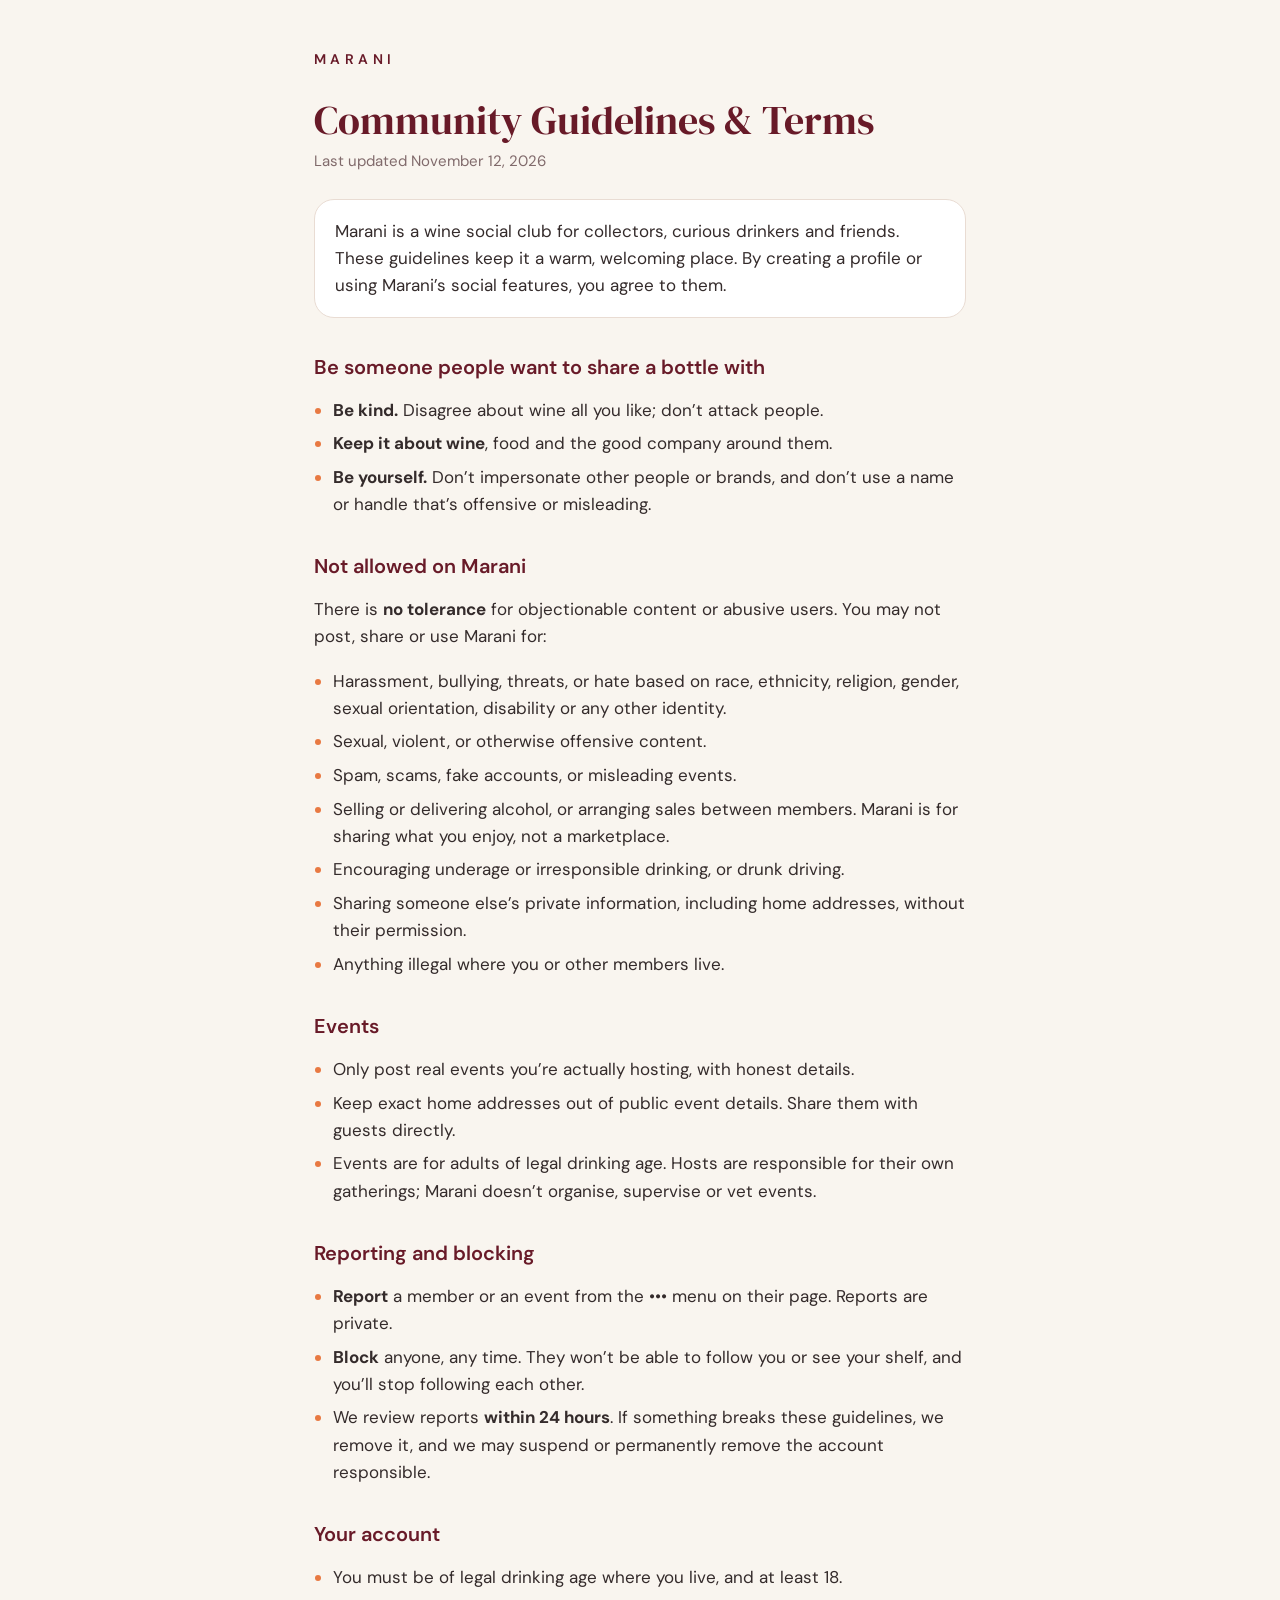
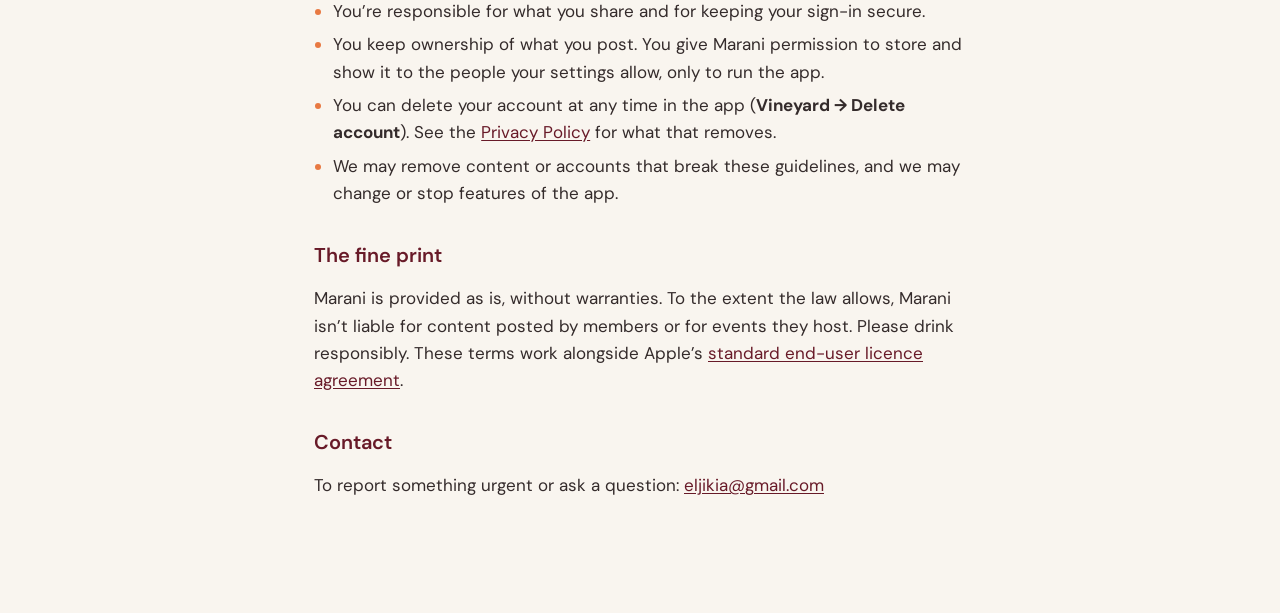
==== guidelines.html @ fe4e509c "Privacy policy for 1.1 (accounts and social), Community Guidelines & Terms, brand styling Co-Authore" ====
<!doctype html>
<html lang="en">
<head>
<meta charset="utf-8">
<meta name="viewport" content="width=device-width, initial-scale=1">
<title>Marani Community Guidelines</title>
<link rel="preconnect" href="https://fonts.googleapis.com">
<link rel="preconnect" href="https://fonts.gstatic.com" crossorigin>
<link href="https://fonts.googleapis.com/css2?family=DM+Sans:wght@400;500;600&family=DM+Serif+Display&display=swap" rel="stylesheet">
<link rel="stylesheet" href="style.css">
</head>
<body>
<main>
<p class="wordmark">MARANI</p>
<h1>Community Guidelines &amp; Terms</h1>
<p class="sub">Last updated November 12, 2026</p>

<p class="lead">Marani is a wine social club for collectors, curious drinkers and friends. These guidelines keep it a warm, welcoming place. By creating a profile or using Marani&rsquo;s social features, you agree to them.</p>

<h2>Be someone people want to share a bottle with</h2>
<ul>
  <li><strong>Be kind.</strong> Disagree about wine all you like; don&rsquo;t attack people.</li>
  <li><strong>Keep it about wine</strong>, food and the good company around them.</li>
  <li><strong>Be yourself.</strong> Don&rsquo;t impersonate other people or brands, and don&rsquo;t use a name or handle that&rsquo;s offensive or misleading.</li>
</ul>

<h2>Not allowed on Marani</h2>
<p>There is <strong>no tolerance</strong> for objectionable content or abusive users. You may not post, share or use Marani for:</p>
<ul>
  <li>Harassment, bullying, threats, or hate based on race, ethnicity, religion, gender, sexual orientation, disability or any other identity.</li>
  <li>Sexual, violent, or otherwise offensive content.</li>
  <li>Spam, scams, fake accounts, or misleading events.</li>
  <li>Selling or delivering alcohol, or arranging sales between members. Marani is for sharing what you enjoy, not a marketplace.</li>
  <li>Encouraging underage or irresponsible drinking, or drunk driving.</li>
  <li>Sharing someone else&rsquo;s private information, including home addresses, without their permission.</li>
  <li>Anything illegal where you or other members live.</li>
</ul>

<h2>Events</h2>
<ul>
  <li>Only post real events you&rsquo;re actually hosting, with honest details.</li>
  <li>Keep exact home addresses out of public event details. Share them with guests directly.</li>
  <li>Events are for adults of legal drinking age. Hosts are responsible for their own gatherings; Marani doesn&rsquo;t organise, supervise or vet events.</li>
</ul>

<h2>Reporting and blocking</h2>
<ul>
  <li><strong>Report</strong> a member or an event from the &bull;&bull;&bull; menu on their page. Reports are private.</li>
  <li><strong>Block</strong> anyone, any time. They won&rsquo;t be able to follow you or see your shelf, and you&rsquo;ll stop following each other.</li>
  <li>We review reports <strong>within 24 hours</strong>. If something breaks these guidelines, we remove it, and we may suspend or permanently remove the account responsible.</li>
</ul>

<h2>Your account</h2>
<ul>
  <li>You must be of legal drinking age where you live, and at least 18.</li>
  <li>You&rsquo;re responsible for what you share and for keeping your sign-in secure.</li>
  <li>You keep ownership of what you post. You give Marani permission to store and show it to the people your settings allow, only to run the app.</li>
  <li>You can delete your account at any time in the app (<strong>Vineyard &rarr; Delete account</strong>). See the <a href="index.html">Privacy Policy</a> for what that removes.</li>
  <li>We may remove content or accounts that break these guidelines, and we may change or stop features of the app.</li>
</ul>

<h2>The fine print</h2>
<p>Marani is provided as is, without warranties. To the extent the law allows, Marani isn&rsquo;t liable for content posted by members or for events they host. Please drink responsibly. These terms work alongside Apple&rsquo;s <a href="https://www.apple.com/legal/internet-services/itunes/dev/stdeula/">standard end-user licence agreement</a>.</p>

<h2>Contact</h2>
<p>To report something urgent or ask a question: <a href="mailto:eljikia@gmail.com">eljikia@gmail.com</a></p>
</main>
</body>
</html>
---- style.css ----
/* MARANI brand kit v1.0 tokens */
:root {
  --burgundy: #681A28;
  --wine-red: #8D2638;
  --terracotta: #E87942;
  --lavender: #D9B5D3;
  --cream: #F9F5EF;
  --blush: #F5E2DF;
  --charcoal: #342B2B;
  --muted: #806A6B;
}
* { box-sizing: border-box; }
html { background: var(--cream); }
body {
  margin: 0;
  background: var(--cream);
  color: var(--charcoal);
  font: 400 17px/1.6 'DM Sans', -apple-system, Helvetica, Arial, sans-serif;
  -webkit-text-size-adjust: 100%;
}
main { max-width: 700px; margin: 0 auto; padding: 48px 24px 96px; }
.wordmark {
  margin: 0 0 28px;
  color: var(--burgundy);
  font-weight: 600;
  letter-spacing: .32em;
  font-size: 14px;
}
h1 {
  margin: 0 0 6px;
  color: var(--burgundy);
  font: 400 40px/1.12 'DM Serif Display', Georgia, serif;
}
h2 {
  margin: 2.2rem 0 .4rem;
  color: var(--burgundy);
  font-size: 20px;
  font-weight: 600;
  line-height: 1.3;
  scroll-margin-top: 16px;
}
.sub { margin: 0 0 1.6rem; color: var(--muted); font-size: 15px; }
.lead {
  margin: 0 0 1.4rem;
  padding: 18px 20px;
  background: #fff;
  border: 1px solid #E9DCD3;
  border-radius: 20px;
}
a { color: var(--burgundy); text-underline-offset: 2px; }
a:hover { color: var(--wine-red); }
ul { padding-left: 1.2rem; }
li { margin: .4rem 0; }
li::marker { color: var(--terracotta); }
.toc { display: flex; flex-wrap: wrap; gap: 8px; margin: 0 0 1rem; }
.toc a {
  padding: 6px 12px;
  background: var(--blush);
  border-radius: 999px;
  font-size: 14px;
  font-weight: 500;
  text-decoration: none;
}
@media (max-width: 480px) {
  main { padding: 32px 20px 72px; }
  h1 { font-size: 32px; }
}
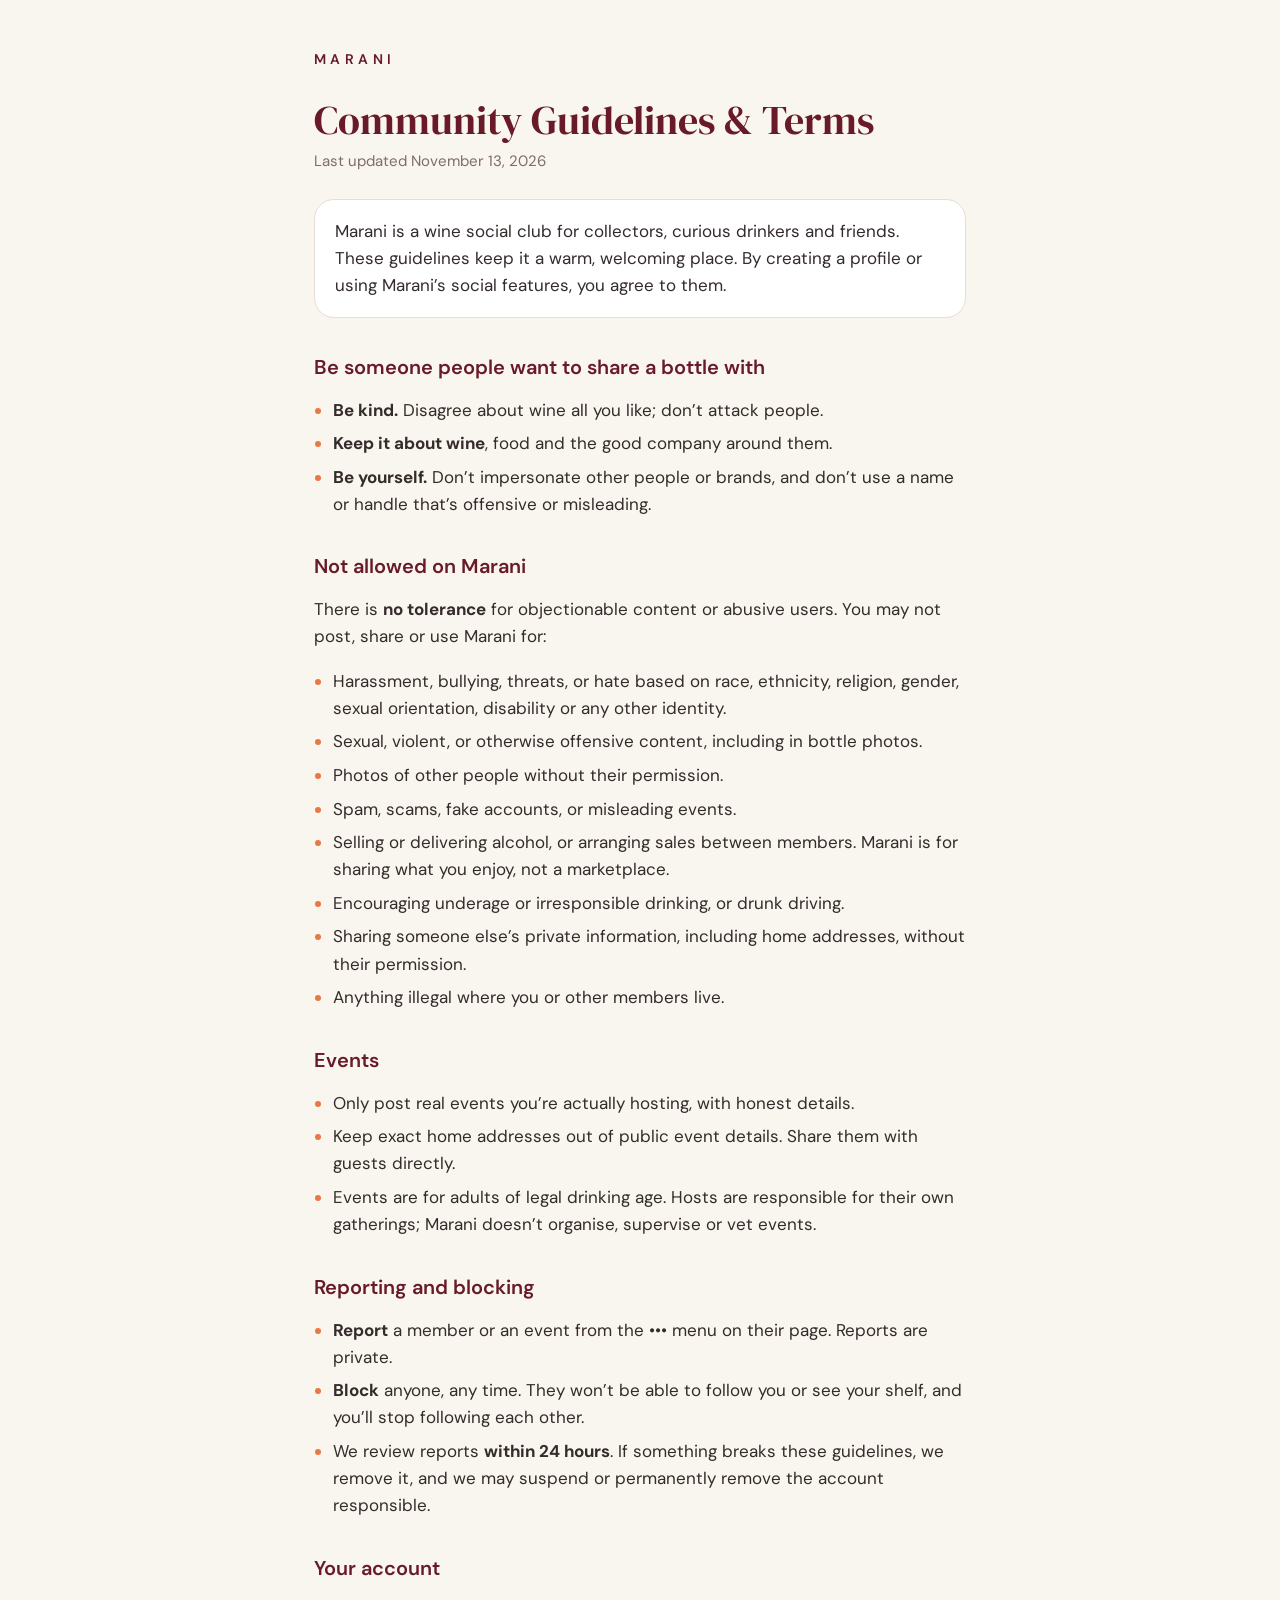
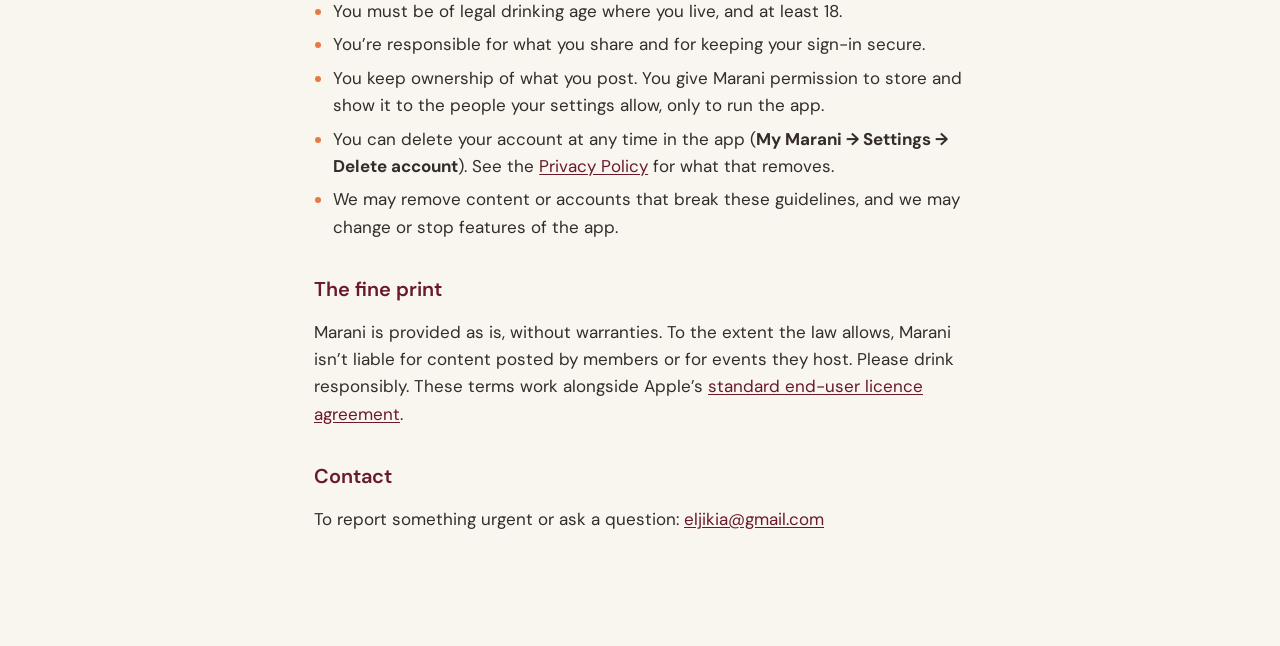
==== commit 8276c468: "Bottle photos are shared with people who can see your shelf; settings live in My Marani Co-Authored-" ====
--- a/guidelines.html
+++ b/guidelines.html
@@ -13,7 +13,7 @@
 <main>
 <p class="wordmark">MARANI</p>
 <h1>Community Guidelines &amp; Terms</h1>
-<p class="sub">Last updated November 12, 2026</p>
+<p class="sub">Last updated November 13, 2026</p>
 
 <p class="lead">Marani is a wine social club for collectors, curious drinkers and friends. These guidelines keep it a warm, welcoming place. By creating a profile or using Marani&rsquo;s social features, you agree to them.</p>
 
@@ -28,7 +28,8 @@
 <p>There is <strong>no tolerance</strong> for objectionable content or abusive users. You may not post, share or use Marani for:</p>
 <ul>
   <li>Harassment, bullying, threats, or hate based on race, ethnicity, religion, gender, sexual orientation, disability or any other identity.</li>
-  <li>Sexual, violent, or otherwise offensive content.</li>
+  <li>Sexual, violent, or otherwise offensive content, including in bottle photos.</li>
+  <li>Photos of other people without their permission.</li>
   <li>Spam, scams, fake accounts, or misleading events.</li>
   <li>Selling or delivering alcohol, or arranging sales between members. Marani is for sharing what you enjoy, not a marketplace.</li>
   <li>Encouraging underage or irresponsible drinking, or drunk driving.</li>
@@ -55,7 +56,7 @@
   <li>You must be of legal drinking age where you live, and at least 18.</li>
   <li>You&rsquo;re responsible for what you share and for keeping your sign-in secure.</li>
   <li>You keep ownership of what you post. You give Marani permission to store and show it to the people your settings allow, only to run the app.</li>
-  <li>You can delete your account at any time in the app (<strong>Vineyard &rarr; Delete account</strong>). See the <a href="index.html">Privacy Policy</a> for what that removes.</li>
+  <li>You can delete your account at any time in the app (<strong>My Marani &rarr; Settings &rarr; Delete account</strong>). See the <a href="index.html">Privacy Policy</a> for what that removes.</li>
   <li>We may remove content or accounts that break these guidelines, and we may change or stop features of the app.</li>
 </ul>
 
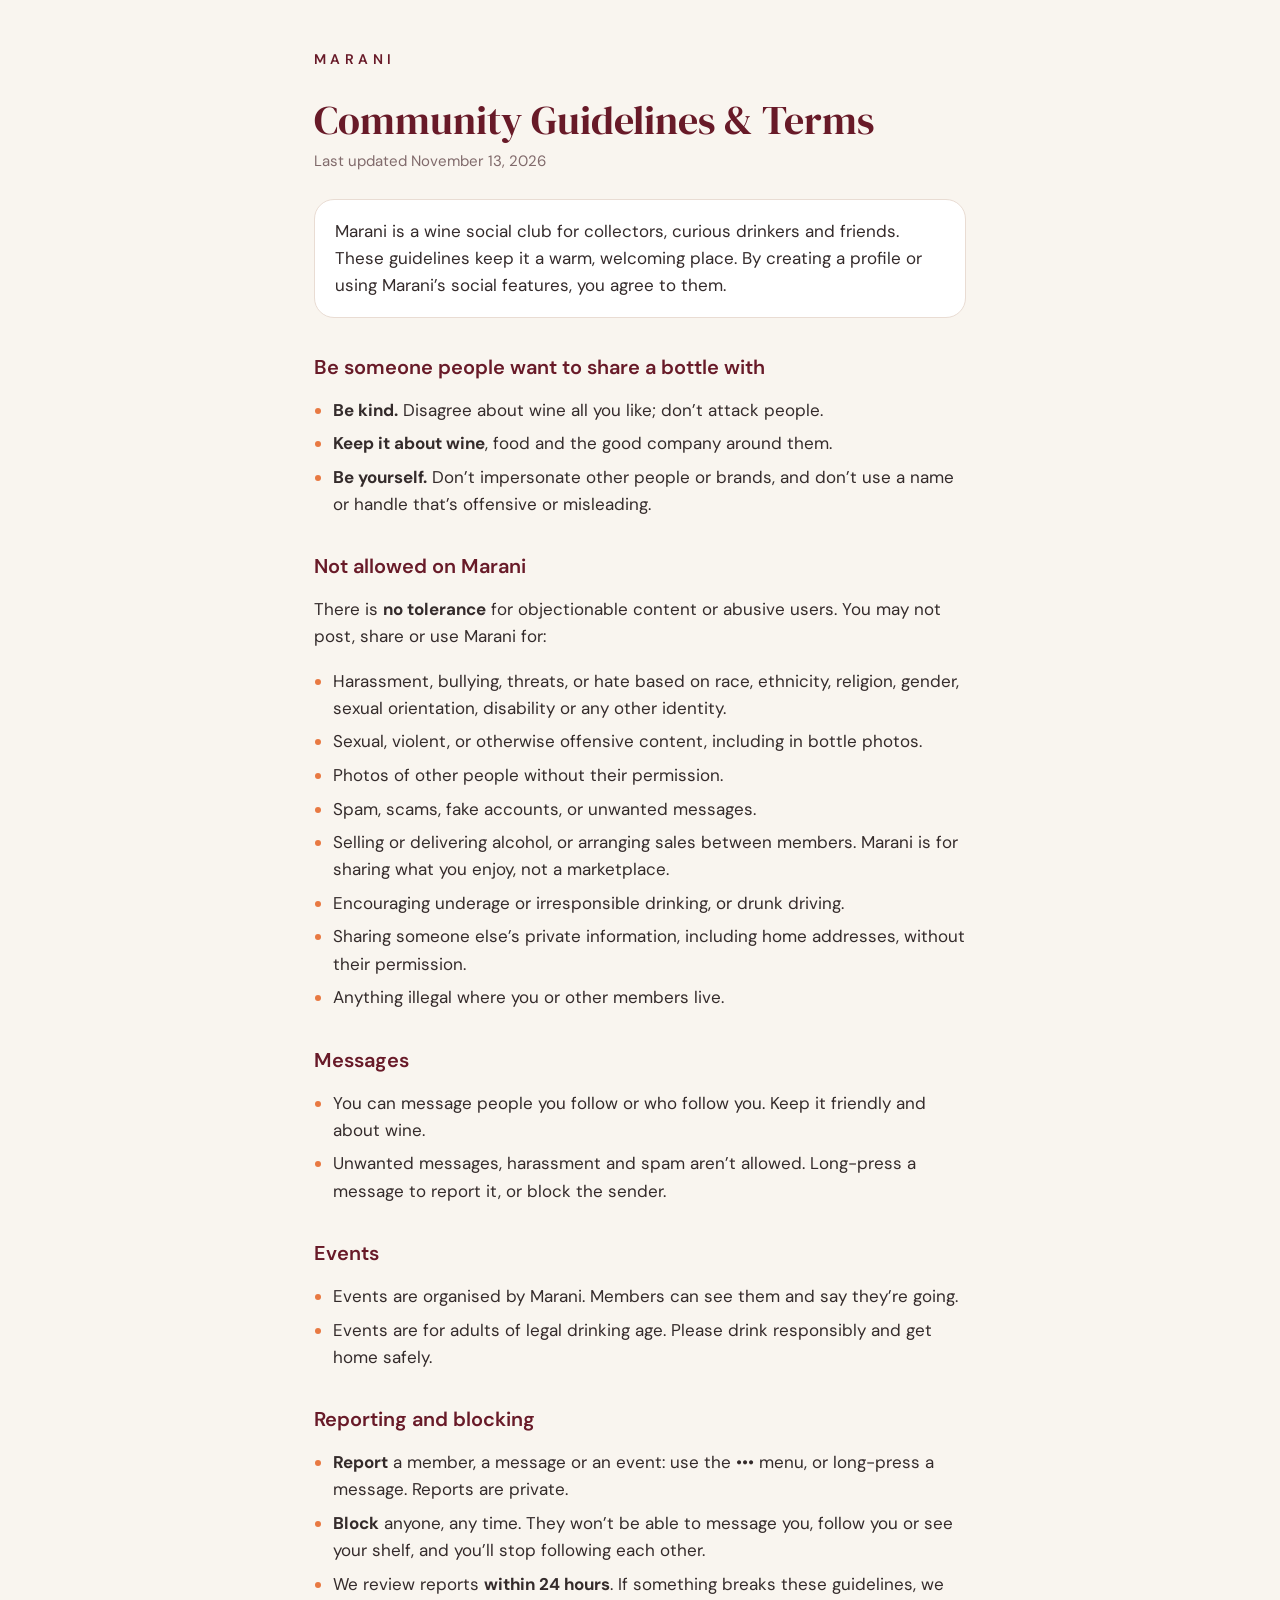
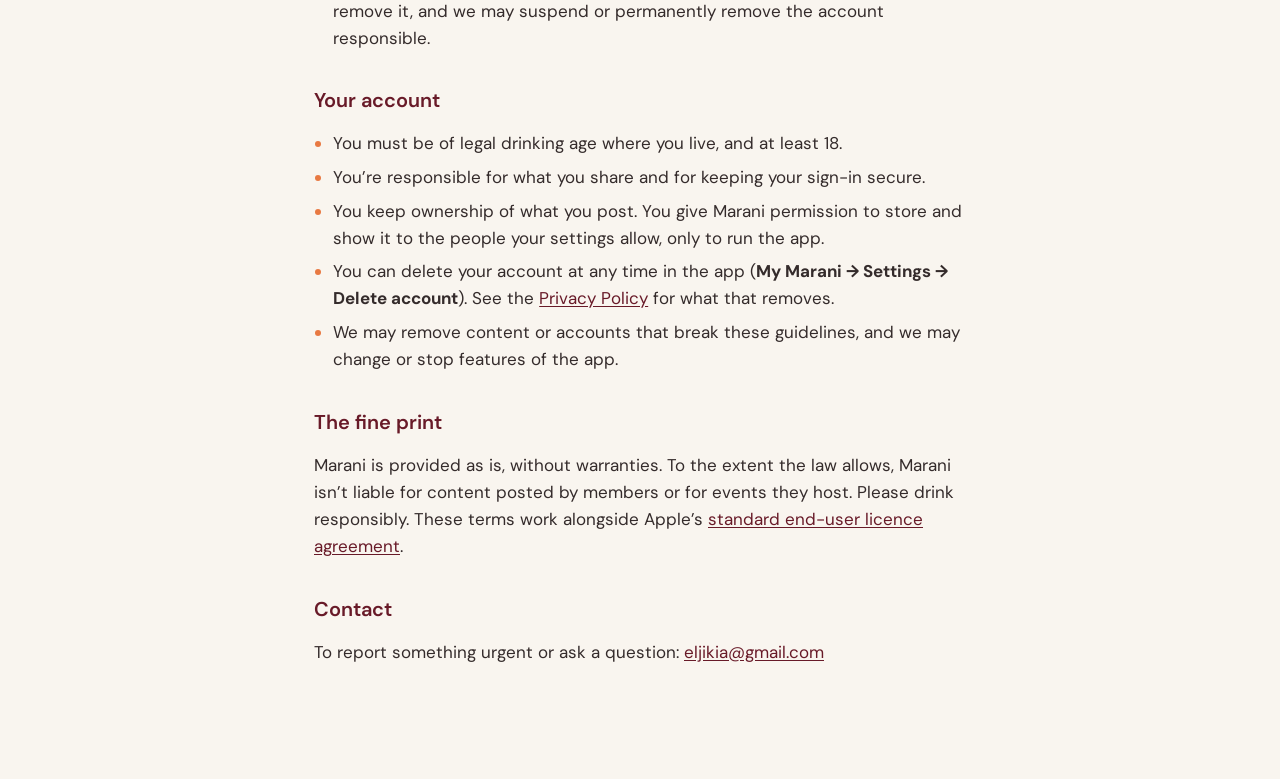
==== commit 1f03bfa3: "Messages and Marani-run events Co-Authored-By: Claude Opus 5.5 <noreply@anthropic.com>" ====
--- a/guidelines.html
+++ b/guidelines.html
@@ -30,24 +30,29 @@
   <li>Harassment, bullying, threats, or hate based on race, ethnicity, religion, gender, sexual orientation, disability or any other identity.</li>
   <li>Sexual, violent, or otherwise offensive content, including in bottle photos.</li>
   <li>Photos of other people without their permission.</li>
-  <li>Spam, scams, fake accounts, or misleading events.</li>
+  <li>Spam, scams, fake accounts, or unwanted messages.</li>
   <li>Selling or delivering alcohol, or arranging sales between members. Marani is for sharing what you enjoy, not a marketplace.</li>
   <li>Encouraging underage or irresponsible drinking, or drunk driving.</li>
   <li>Sharing someone else&rsquo;s private information, including home addresses, without their permission.</li>
   <li>Anything illegal where you or other members live.</li>
 </ul>
 
+<h2>Messages</h2>
+<ul>
+  <li>You can message people you follow or who follow you. Keep it friendly and about wine.</li>
+  <li>Unwanted messages, harassment and spam aren&rsquo;t allowed. Long-press a message to report it, or block the sender.</li>
+</ul>
+
 <h2>Events</h2>
 <ul>
-  <li>Only post real events you&rsquo;re actually hosting, with honest details.</li>
-  <li>Keep exact home addresses out of public event details. Share them with guests directly.</li>
-  <li>Events are for adults of legal drinking age. Hosts are responsible for their own gatherings; Marani doesn&rsquo;t organise, supervise or vet events.</li>
+  <li>Events are organised by Marani. Members can see them and say they&rsquo;re going.</li>
+  <li>Events are for adults of legal drinking age. Please drink responsibly and get home safely.</li>
 </ul>
 
 <h2>Reporting and blocking</h2>
 <ul>
-  <li><strong>Report</strong> a member or an event from the &bull;&bull;&bull; menu on their page. Reports are private.</li>
-  <li><strong>Block</strong> anyone, any time. They won&rsquo;t be able to follow you or see your shelf, and you&rsquo;ll stop following each other.</li>
+  <li><strong>Report</strong> a member, a message or an event: use the &bull;&bull;&bull; menu, or long-press a message. Reports are private.</li>
+  <li><strong>Block</strong> anyone, any time. They won&rsquo;t be able to message you, follow you or see your shelf, and you&rsquo;ll stop following each other.</li>
   <li>We review reports <strong>within 24 hours</strong>. If something breaks these guidelines, we remove it, and we may suspend or permanently remove the account responsible.</li>
 </ul>
 
